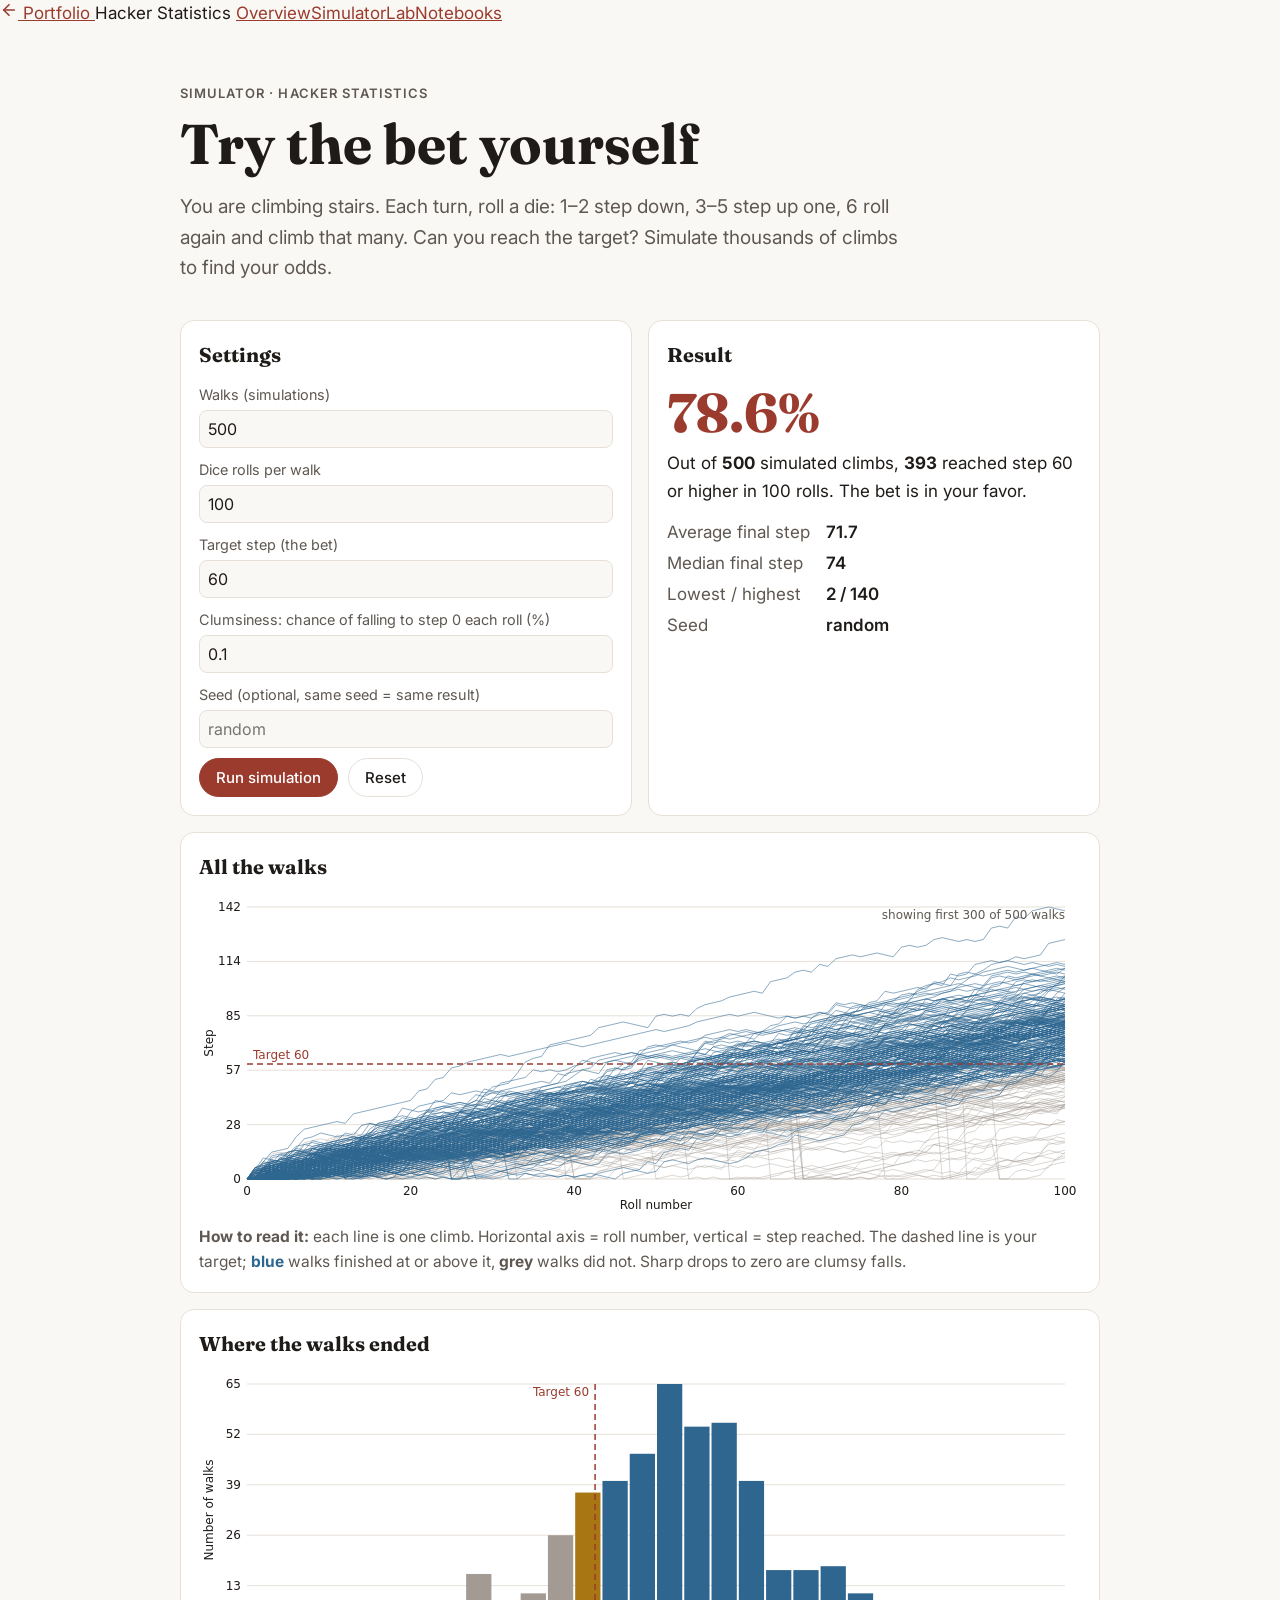
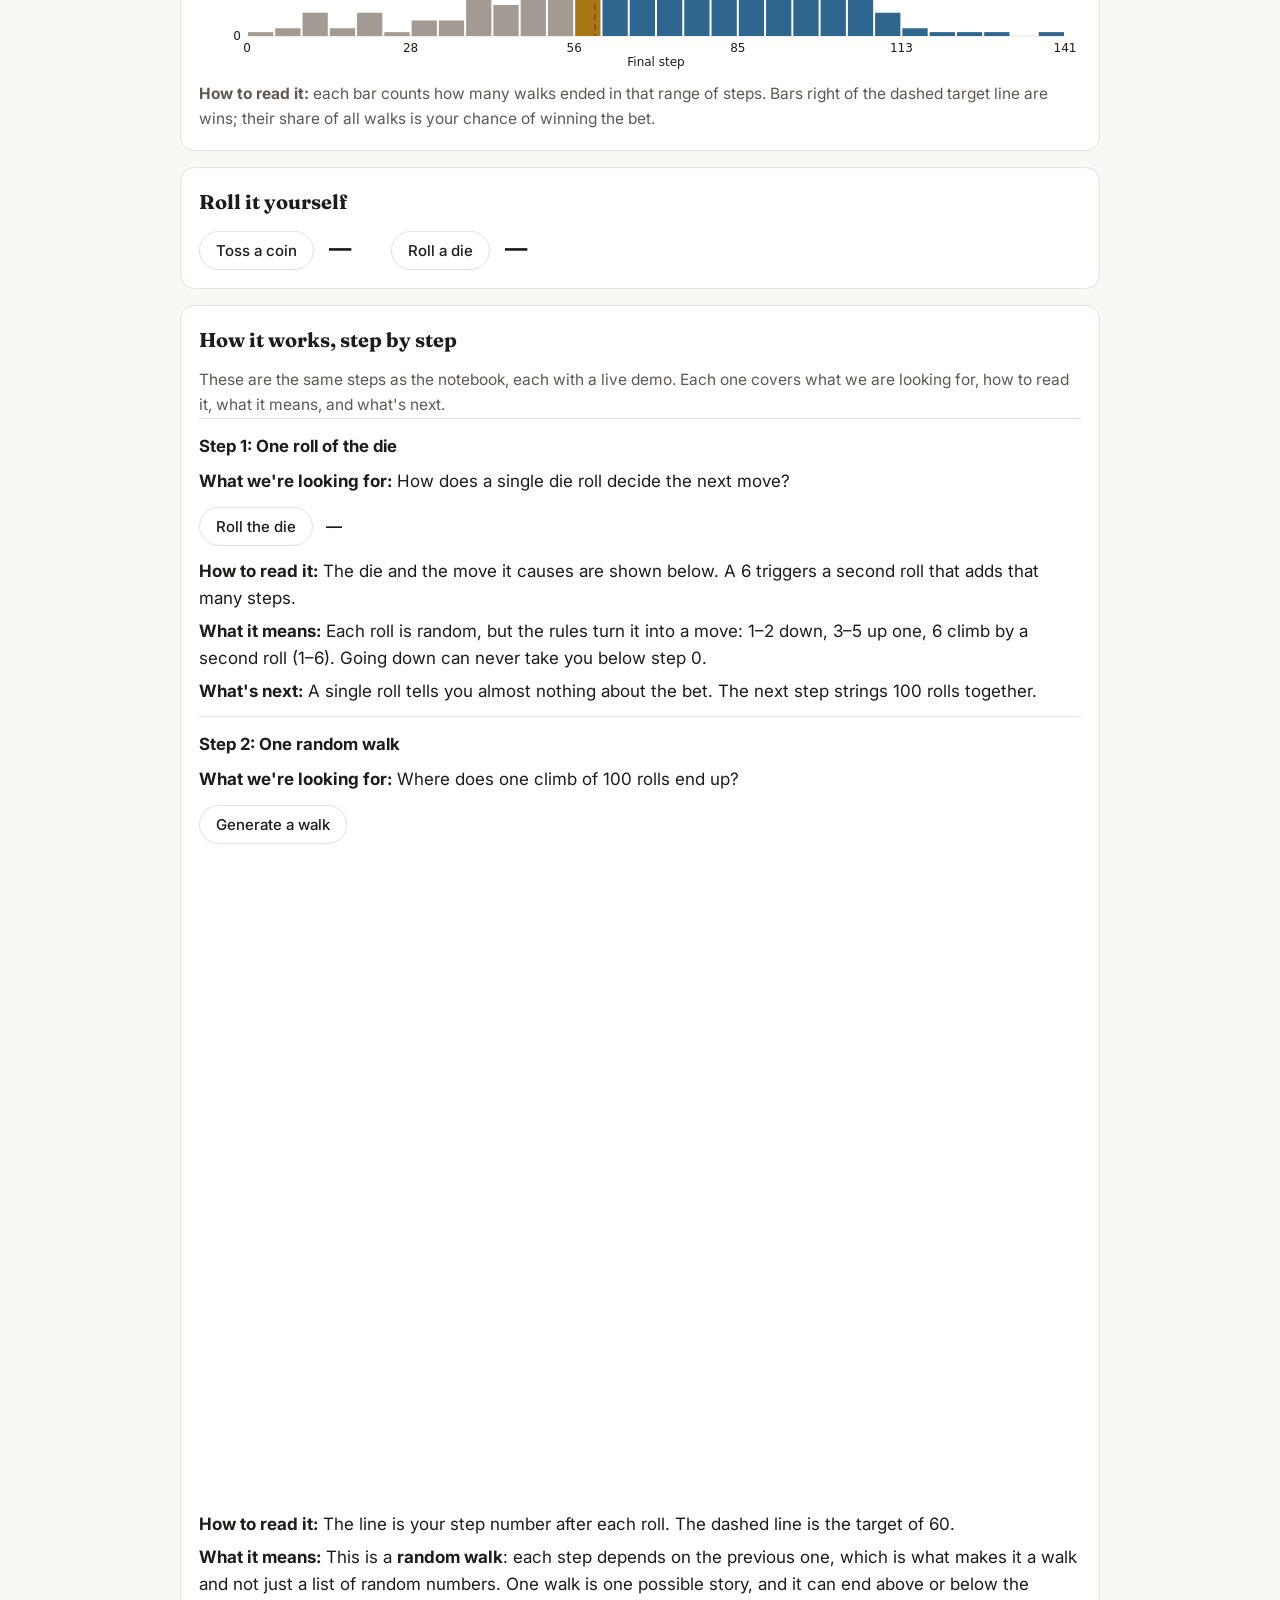
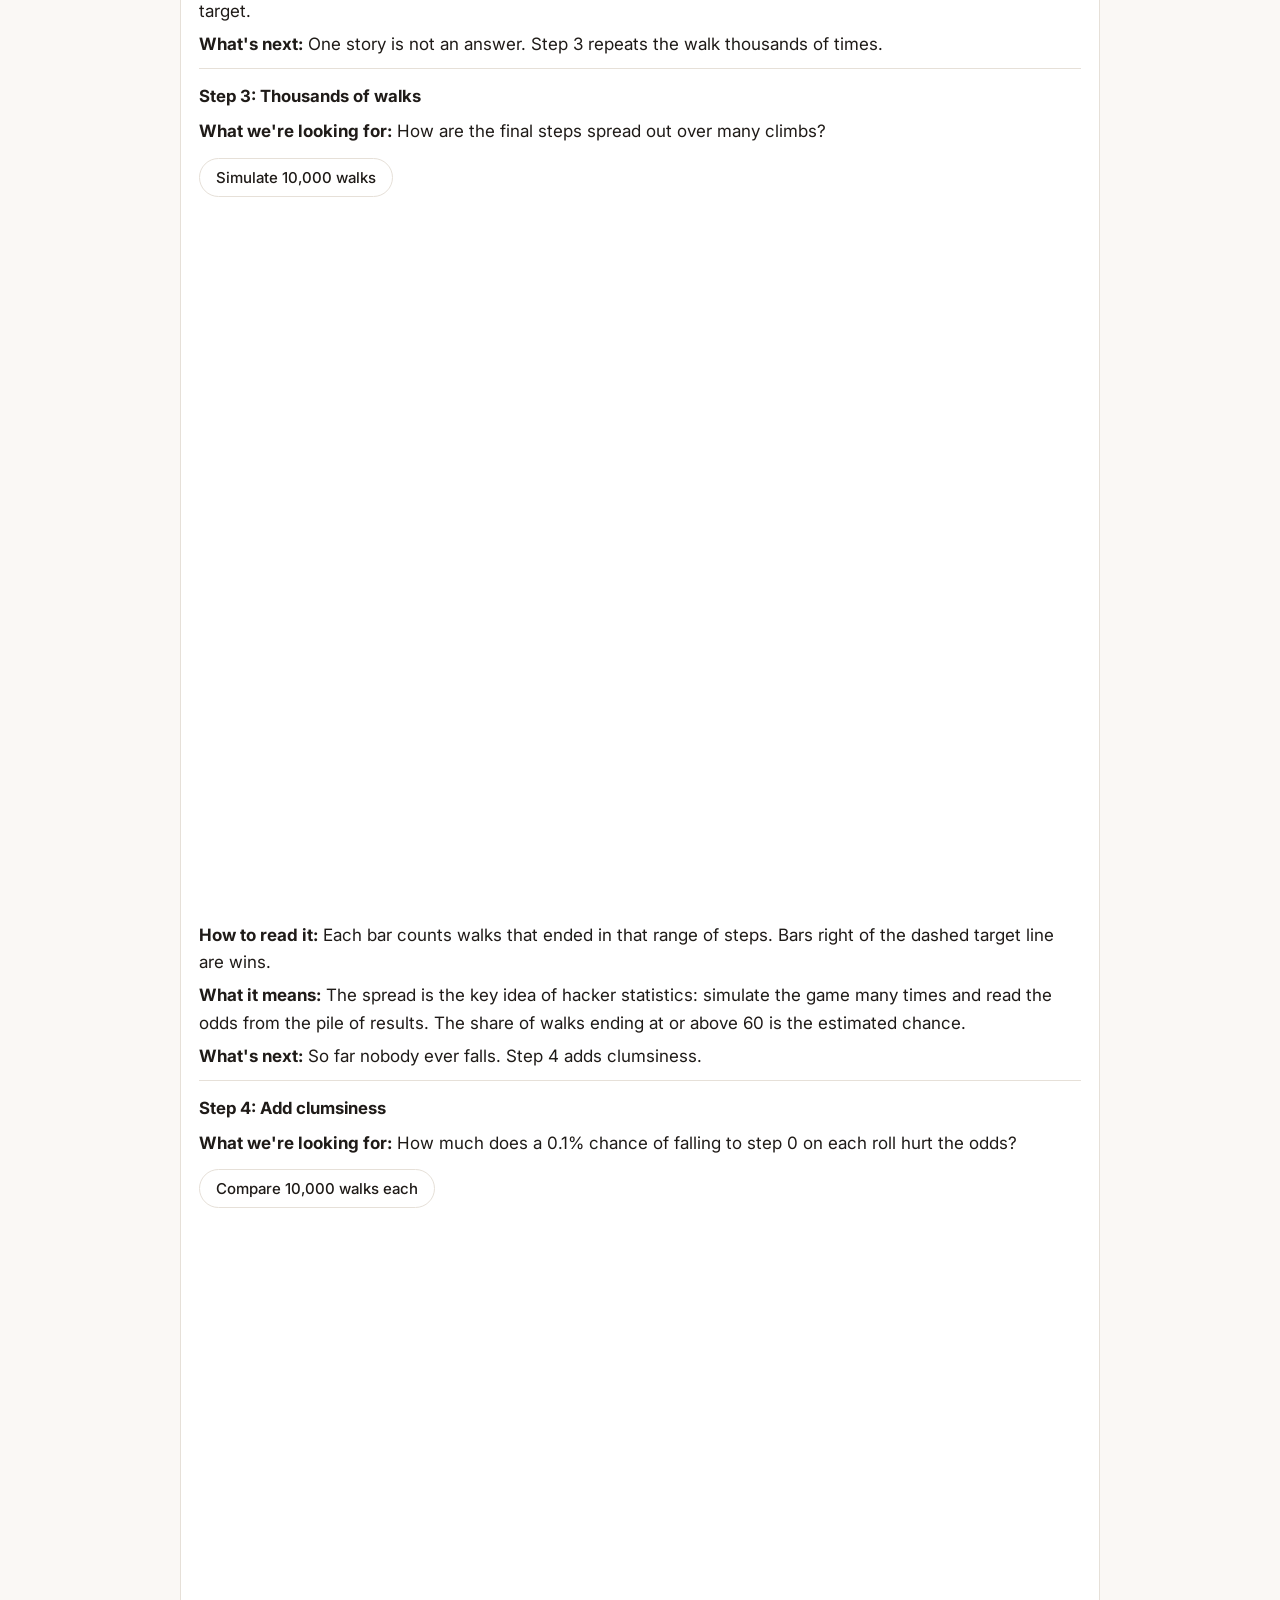
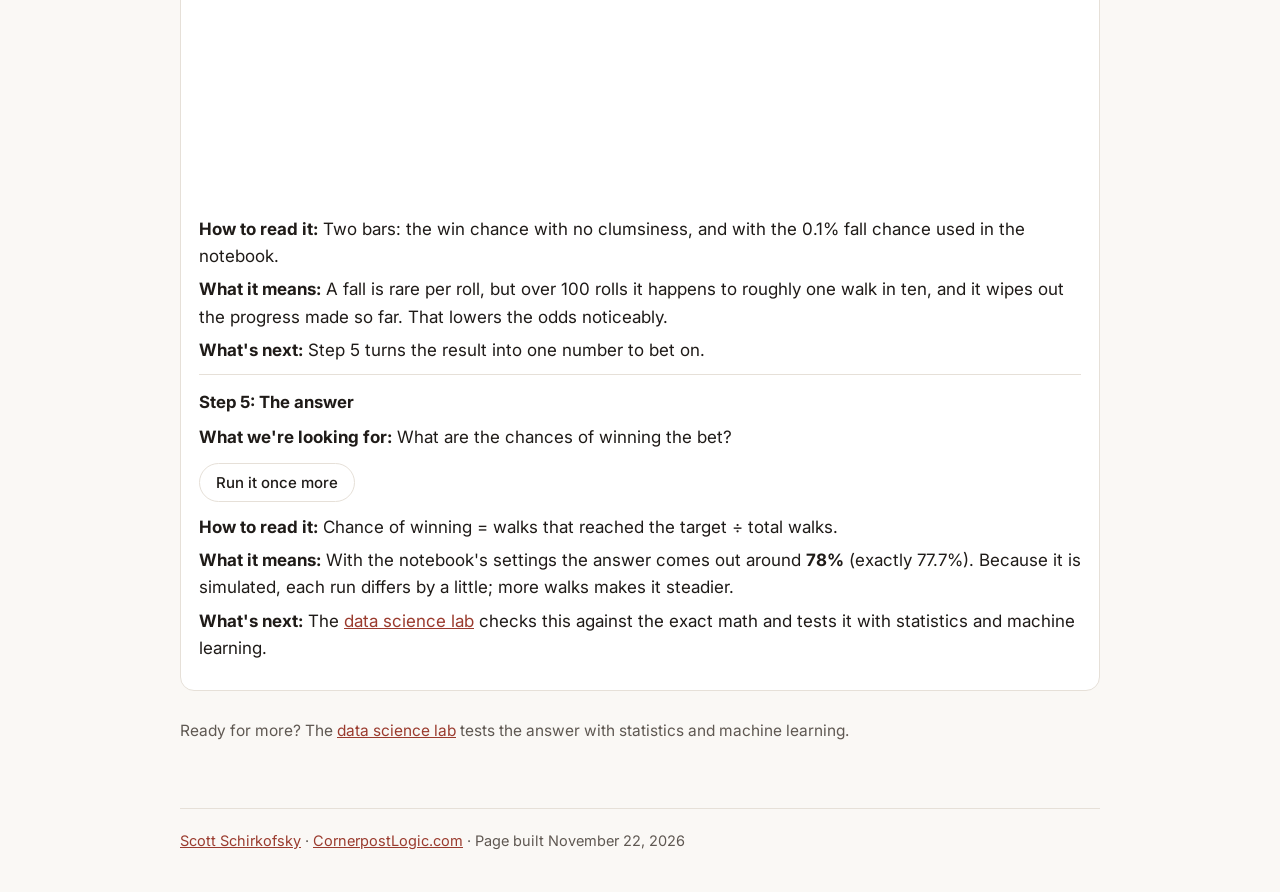
==== docs/explore.html @ bf530db3 "Restyle site to match portfolio, add data science lab, presentation, Python code and tests" ====
<!doctype html>
<html lang="en">
<head>
<meta charset="utf-8">
<meta name="viewport" content="width=device-width, initial-scale=1">
<meta name="robots" content="noindex, nofollow">
<title>Simulator: Hacker Statistics</title>
<meta name="description" content="Change the rules of the dice-climb bet and simulate it.">
<link rel="preconnect" href="https://fonts.googleapis.com">
<link rel="preconnect" href="https://fonts.gstatic.com" crossorigin>
<link href="https://fonts.googleapis.com/css2?family=Fraunces:opsz,wght@9..144,600;9..144,700&family=Inter:wght@400;500;600&display=swap" rel="stylesheet">
<link rel="stylesheet" href="site.css">
<!-- Shared back-to-portfolio bar: the portfolio owns backbar.css; full URLs so it also works on github.io -->
<link rel="stylesheet" href="https://schirko.com/scott/backbar.css">
<link rel="icon" href="https://schirko.com/scott/favicon.ico" sizes="32x32">
<link rel="icon" type="image/png" sizes="16x16" href="https://schirko.com/scott/favicon-16.png">
<link rel="icon" type="image/png" sizes="32x32" href="https://schirko.com/scott/favicon-32.png">
<link rel="apple-touch-icon" href="https://schirko.com/scott/apple-touch-icon.png">
</head>
<body>
<div class="sx-backbar">
  <a class="sx-back" href="https://schirko.com/scott/">
    <svg aria-hidden="true" width="18" height="18" viewBox="0 0 24 24" fill="none" stroke="currentColor" stroke-width="2.2" stroke-linecap="round" stroke-linejoin="round"><path d="M19 12H5"/><path d="m12 19-7-7 7-7"/></svg>
    Portfolio
  </a>
  <span class="sx-crumb">Hacker Statistics</span>
  <span class="sx-links"><a href="index.html">Overview</a><a href="explore.html">Simulator</a><a href="lab.html">Lab</a><a href="notebooks/01_hacker_statistics.html">Notebooks</a></span>
</div>
<div class="wrap">

<header>
  <div class="kicker">Simulator &middot; Hacker statistics</div>
  <h1>Try the bet yourself</h1>
  <p class="lede">You are climbing stairs. Each turn, roll a die: 1&ndash;2 step down, 3&ndash;5 step up one, 6 roll again and climb that many.
  Can you reach the target? Simulate thousands of climbs to find your odds.</p>
</header>

<div class="grid2">
  <section class="panel">
    <h2>Settings</h2>
    <label>Walks (simulations) <input id="walks" type="number" min="1" max="20000" value="500"></label>
    <label>Dice rolls per walk <input id="steps" type="number" min="1" max="1000" value="100"></label>
    <label>Target step (the bet) <input id="target" type="number" min="1" max="5000" value="60"></label>
    <label>Clumsiness: chance of falling to step 0 each roll (%) <input id="clumsy" type="number" min="0" max="100" step="0.1" value="0.1"></label>
    <label>Seed (optional, same seed = same result) <input id="seed" type="number" placeholder="random" min="0"></label>
    <div class="btns"><button id="run" class="btn primary">Run simulation</button><button id="reset" class="btn secondary">Reset</button></div>
  </section>
  <section class="panel" aria-live="polite">
    <h2>Result</h2>
    <div id="big" class="big">&mdash;</div>
    <p id="plain" class="plain">Press <b>Run simulation</b> to see your odds.</p>
    <dl id="stats" class="stats"></dl>
  </section>
</div>

<section class="panel">
  <h2>All the walks</h2>
  <canvas id="walkChart" height="320"></canvas>
  <p class="how"><b>How to read it:</b> each line is one climb. Horizontal axis = roll number, vertical = step reached. The dashed line is your target; <span class="gw">blue</span> walks finished at or above it, <span class="gl">grey</span> walks did not. Sharp drops to zero are clumsy falls.</p>
</section>
<section class="panel">
  <h2>Where the walks ended</h2>
  <canvas id="histChart" height="300"></canvas>
  <p class="how"><b>How to read it:</b> each bar counts how many walks ended in that range of steps. Bars right of the dashed target line are wins; their share of all walks is your chance of winning the bet.</p>
</section>
<section class="panel">
  <h2>Roll it yourself</h2>
  <div class="play">
    <div><button id="coin" class="btn secondary">Toss a coin</button> <span id="coinOut" class="out">&mdash;</span></div>
    <div><button id="die" class="btn secondary">Roll a die</button> <span id="dieOut" class="out">&mdash;</span></div>
  </div>
</section>

<section class="panel" id="how">
    <h2>How it works, step by step</h2>
    <p class="how">These are the same steps as the notebook, each with a live demo. Each one covers what we are looking for, how to read it, what it means, and what's next.</p>
    <div class="step" id="step1">
      <h3>Step 1: One roll of the die</h3>
      <p><b>What we're looking for:</b> How does a single die roll decide the next move?</p>
      <button id="s1btn" class="btn">Roll the die</button> <span id="s1out" class="out">&mdash;</span><p id="s1txt" class="plain"></p>
      <p><b>How to read it:</b> The die and the move it causes are shown below. A 6 triggers a second roll that adds that many steps.</p>
      <p><b>What it means:</b> Each roll is random, but the rules turn it into a move: 1&ndash;2 down, 3&ndash;5 up one, 6 climb by a second roll (1&ndash;6). Going down can never take you below step 0.</p>
      <p><b>What's next:</b> A single roll tells you almost nothing about the bet. The next step strings 100 rolls together.</p>
    </div>
    <div class="step" id="step2">
      <h3>Step 2: One random walk</h3>
      <p><b>What we're looking for:</b> Where does one climb of 100 rolls end up?</p>
      <button id="s2btn" class="btn">Generate a walk</button> <span id="s2out" class="out"></span><canvas id="s2c" height="220"></canvas>
      <p><b>How to read it:</b> The line is your step number after each roll. The dashed line is the target of 60.</p>
      <p><b>What it means:</b> This is a <b>random walk</b>: each step depends on the previous one, which is what makes it a walk and not just a list of random numbers. One walk is one possible story, and it can end above or below the target.</p>
      <p><b>What's next:</b> One story is not an answer. Step 3 repeats the walk thousands of times.</p>
    </div>
    <div class="step" id="step3">
      <h3>Step 3: Thousands of walks</h3>
      <p><b>What we're looking for:</b> How are the final steps spread out over many climbs?</p>
      <button id="s3btn" class="btn">Simulate 10,000 walks</button> <span id="s3out" class="out"></span><canvas id="s3c" height="240"></canvas>
      <p><b>How to read it:</b> Each bar counts walks that ended in that range of steps. Bars right of the dashed target line are wins.</p>
      <p><b>What it means:</b> The spread is the key idea of hacker statistics: simulate the game many times and read the odds from the pile of results. The share of walks ending at or above 60 is the estimated chance.</p>
      <p><b>What's next:</b> So far nobody ever falls. Step 4 adds clumsiness.</p>
    </div>
    <div class="step" id="step4">
      <h3>Step 4: Add clumsiness</h3>
      <p><b>What we're looking for:</b> How much does a 0.1% chance of falling to step 0 on each roll hurt the odds?</p>
      <button id="s4btn" class="btn">Compare 10,000 walks each</button> <span id="s4out" class="out"></span><canvas id="s4c" height="200"></canvas>
      <p><b>How to read it:</b> Two bars: the win chance with no clumsiness, and with the 0.1% fall chance used in the notebook.</p>
      <p><b>What it means:</b> A fall is rare per roll, but over 100 rolls it happens to roughly one walk in ten, and it wipes out the progress made so far. That lowers the odds noticeably.</p>
      <p><b>What's next:</b> Step 5 turns the result into one number to bet on.</p>
    </div>
    <div class="step" id="step5">
      <h3>Step 5: The answer</h3>
      <p><b>What we're looking for:</b> What are the chances of winning the bet?</p>
      <button id="s5btn" class="btn">Run it once more</button> <span id="s5out" class="out"></span>
      <p><b>How to read it:</b> Chance of winning = walks that reached the target &divide; total walks.</p>
      <p><b>What it means:</b> With the notebook's settings the answer comes out around <b>78%</b> (exactly 77.7%). Because it is simulated, each run differs by a little; more walks makes it steadier.</p>
      <p><b>What's next:</b> The <a href="lab.html">data science lab</a> checks this against the exact math and tests it with statistics and machine learning.</p>
    </div>
  </section>

<p class="note" style="margin-top:28px">Ready for more? The <a href="lab.html">data science lab</a> tests the answer with statistics and machine learning.</p>

<footer>
  <a href="https://schirko.com/scott/">Scott Schirkofsky</a> &middot; <a href="https://cornerpostlogic.com">CornerpostLogic.com</a> &middot; Page built November 22, 2026
</footer>
</div>
<script src="theme.js"></script>
<script src="sim.js"></script>
<script src="app.js"></script>
<script src="explainer.js"></script>
</body>
</html>
---- docs/site.css ----
/* Look and feel borrowed from the meat-prices project (same palette, fonts, cards, buttons). */
:root {
  --bg: #faf8f5; --surface: #ffffff; --ink: #1f1b18; --muted: #5f5852; --line: #e6e0d8;
  --accent: #9A3B2E; --win: #2F6690; --lose: #a39b93; --gold: #A87613;
}
@media (prefers-color-scheme: dark) {
  :root { --bg: #171412; --surface: #211d1a; --ink: #f1ece6; --muted: #b3aaa1; --line: #3a332e;
    --accent: #e0796a; --win: #7fb2db; --lose: #6f665e; --gold: #e2b45a; }
}
* { box-sizing: border-box; }
body { margin: 0; background: var(--bg); color: var(--ink); font: 17px/1.6 Inter, system-ui, sans-serif; }
a { color: var(--accent); }
.wrap { max-width: 960px; margin: 0 auto; padding: 0 20px; }
header { padding: 56px 0 28px; }
.kicker { font-size: 13px; letter-spacing: .08em; text-transform: uppercase; color: var(--muted); font-weight: 600; }
h1 { font-family: Fraunces, Georgia, serif; font-size: clamp(34px, 6vw, 56px); line-height: 1.08; margin: 10px 0 18px; }
h2 { font-family: Fraunces, Georgia, serif; font-size: 28px; margin: 56px 0 12px; }
h3 { font-size: 1.05rem; margin: 0 0 8px; }
.lede { font-size: 19px; color: var(--muted); max-width: 720px; margin: 0; }
.links { display: flex; flex-wrap: wrap; gap: 10px; margin-top: 24px; }
.btn { display: inline-block; padding: 9px 16px; border-radius: 999px; border: 1px solid var(--line); background: var(--surface);
       color: var(--ink); text-decoration: none; font: 500 15px Inter, system-ui, sans-serif; cursor: pointer; }
.btn.primary { background: var(--accent); border-color: var(--accent); color: #fff; }
.btn.secondary { background: var(--surface); color: var(--ink); }
.btn:hover { filter: brightness(.96); }
.byline { margin: 14px 0 0; color: var(--muted); font-size: 15px; }
.note, .how { color: var(--muted); font-size: 15.5px; }
.how { margin: 10px 0 0; }
.stats { display: grid; grid-template-columns: repeat(auto-fit, minmax(200px, 1fr)); gap: 14px; margin: 32px 0 8px; }
.stat { background: var(--surface); border: 1px solid var(--line); border-radius: 14px; padding: 18px 18px 16px; }
.stat .v { font-family: Fraunces, Georgia, serif; font-size: 40px; font-weight: 700; line-height: 1; }
.stat .l { color: var(--muted); font-size: 14.5px; margin-top: 8px; line-height: 1.4; }
.c-win { color: var(--win); } .c-acc { color: var(--accent); } .c-gold { color: var(--gold); }
figure { margin: 24px 0; background: #fff; border: 1px solid var(--line); border-radius: 14px; padding: 12px; }
figure img { width: 100%; height: auto; display: block; }
figcaption { color: #5f5852; font-size: 14px; padding: 8px 6px 2px; }
.verdict { background: var(--surface); border: 1px solid var(--line); border-left: 5px solid var(--accent); border-radius: 12px; padding: 6px 22px; font-size: 18px; }
.findings { padding-left: 0; list-style: none; margin: 0; }
.findings li { background: var(--surface); border: 1px solid var(--line); border-left: 4px solid var(--accent); border-radius: 10px; padding: 14px 18px; margin: 12px 0; }
.findings b { display: block; margin-bottom: 2px; }
.steps { counter-reset: s; list-style: none; padding: 0; }
.steps li { counter-increment: s; position: relative; padding: 0 0 14px 44px; }
.steps li::before { content: counter(s); position: absolute; left: 0; top: 0; width: 30px; height: 30px; border-radius: 50%; background: var(--accent);
                    color: #fff; font-weight: 600; font-size: 14px; display: grid; place-items: center; }
.nbs { list-style: none; padding: 0; margin: 0; display: grid; gap: 10px; }
.nbs li { background: var(--surface); border: 1px solid var(--line); border-radius: 10px; padding: 12px 16px; }
.nbs a { text-decoration: none; color: var(--ink); font-weight: 600; display: flex; gap: 12px; align-items: baseline; }
.nbs a:hover .nbtitle { color: var(--accent); text-decoration: underline; }
.nbs .num { font-family: Fraunces, Georgia, serif; color: var(--accent); min-width: 24px; }
.nbs .blurb { display: block; color: var(--muted); font-size: 15px; margin-left: 36px; }
.deck { display: grid; grid-template-columns: minmax(0, 340px) 1fr; gap: 24px; align-items: start; background: var(--surface); border: 1px solid var(--line); border-radius: 14px; padding: 20px; }
.deck-thumb { position: relative; display: block; border-radius: 10px; overflow: hidden; border: 1px solid var(--line); }
.deck-thumb img { width: 100%; height: auto; display: block; }
.deck-thumb span { position: absolute; right: 8px; bottom: 8px; background: rgba(0,0,0,.65); color: #fff; font-size: 12.5px; padding: 2px 9px; border-radius: 999px; }
.dls { display: grid; grid-template-columns: repeat(auto-fit, minmax(190px, 1fr)); gap: 10px; margin-top: 16px; }
.dl { display: flex; gap: 12px; align-items: center; padding: 10px 12px; border: 1px solid var(--line); border-radius: 10px; text-decoration: none; color: var(--ink); background: var(--bg); }
.dl:hover { border-color: var(--accent); }
.dl .ext { flex: none; width: 46px; height: 46px; border-radius: 8px; display: grid; place-items: center; background: var(--accent); color: #fff; font-size: 12px; font-weight: 700; letter-spacing: .04em; }
.dl b { display: block; font-size: 15px; } .dl small { display: block; color: var(--muted); font-size: 13px; line-height: 1.35; }
footer { margin: 64px 0 40px; padding-top: 20px; border-top: 1px solid var(--line); color: var(--muted); font-size: 14.5px; }

/* interactive pieces */
.grid2 { display: grid; grid-template-columns: 1fr 1fr; gap: 16px; margin-top: 8px; }
.panel { background: var(--surface); border: 1px solid var(--line); border-radius: 14px; padding: 18px; margin-top: 16px; }
.grid2 .panel { margin-top: 0; }
.panel h2 { font-size: 20px; margin: 0 0 12px; }
label { display: block; font-size: .9rem; color: var(--muted); margin-bottom: 10px; }
label.inline { display: flex; align-items: center; gap: 10px; }
label.inline input, label.inline select { width: 110px; margin: 0; }
input, select { display: block; width: 100%; margin-top: 4px; padding: 8px; border: 1px solid var(--line); border-radius: 8px; font: 1rem Inter, system-ui, sans-serif; background: var(--bg); color: var(--ink); }
.btns { display: flex; gap: 10px; margin-top: 6px; }
.big { font-family: Fraunces, Georgia, serif; font-size: 3.4rem; font-weight: 700; color: var(--accent); line-height: 1.1; }
.plain { margin: 8px 0 14px; }
.stats dl, dl.stats, .kv { display: grid; grid-template-columns: auto 1fr; gap: 4px 16px; margin: 10px 0; }
dl.stats dt, .kv dt { color: var(--muted); } dl.stats dd, .kv dd { margin: 0; font-weight: 600; }
canvas { width: 100%; display: block; margin-top: 8px; }
.gw { color: var(--win); font-weight: 700; } .gl { color: var(--muted); font-weight: 700; }
.play { display: flex; gap: 40px; flex-wrap: wrap; } .out { font-size: 1rem; }
.play .out { font-size: 1.4rem; font-weight: 700; margin-left: 10px; }
.step { border-top: 1px solid var(--line); padding: 14px 0 4px; } .step p { margin: 6px 0; } .step button { margin: 6px 0; }
.step .out { font-weight: 600; margin-left: 8px; }
.lab-card { background: var(--surface); border: 1px solid var(--line); border-radius: 14px; padding: 18px 20px; margin: 16px 0; }
.lab-card h3 { font: 700 1.3rem Fraunces, Georgia, serif; margin: 0 0 8px; }
.lab-card p { margin: 8px 0; }
.lab-card .out { margin: 12px 0 4px; font-weight: 400; }
.tags { display: flex; flex-wrap: wrap; gap: 6px; margin-bottom: 8px; }
.tag { font-size: 12px; letter-spacing: .03em; padding: 2px 10px; border-radius: 999px; border: 1px solid var(--line); color: var(--muted); background: var(--bg); }
.tbl { border-collapse: collapse; width: 100%; font-size: 15px; margin: 8px 0; }
.tbl th, .tbl td { border: 1px solid var(--line); padding: 6px 10px; text-align: left; }
.tbl thead th { background: var(--bg); } .tbl.heat td { text-align: center; font-weight: 600; } .tbl.heat th { white-space: nowrap; }
.hover { color: var(--muted); font-size: 14.5px; min-height: 1.5em; margin: 4px 0 !important; }
.sticky-set { position: sticky; top: 0; z-index: 5; }
@media (max-width: 700px) { .deck { grid-template-columns: 1fr; } .grid2 { grid-template-columns: 1fr; } }
@media (max-width: 560px) { body { font-size: 16px; } .stat .v { font-size: 34px; } .nbs .blurb { margin-left: 0; } }
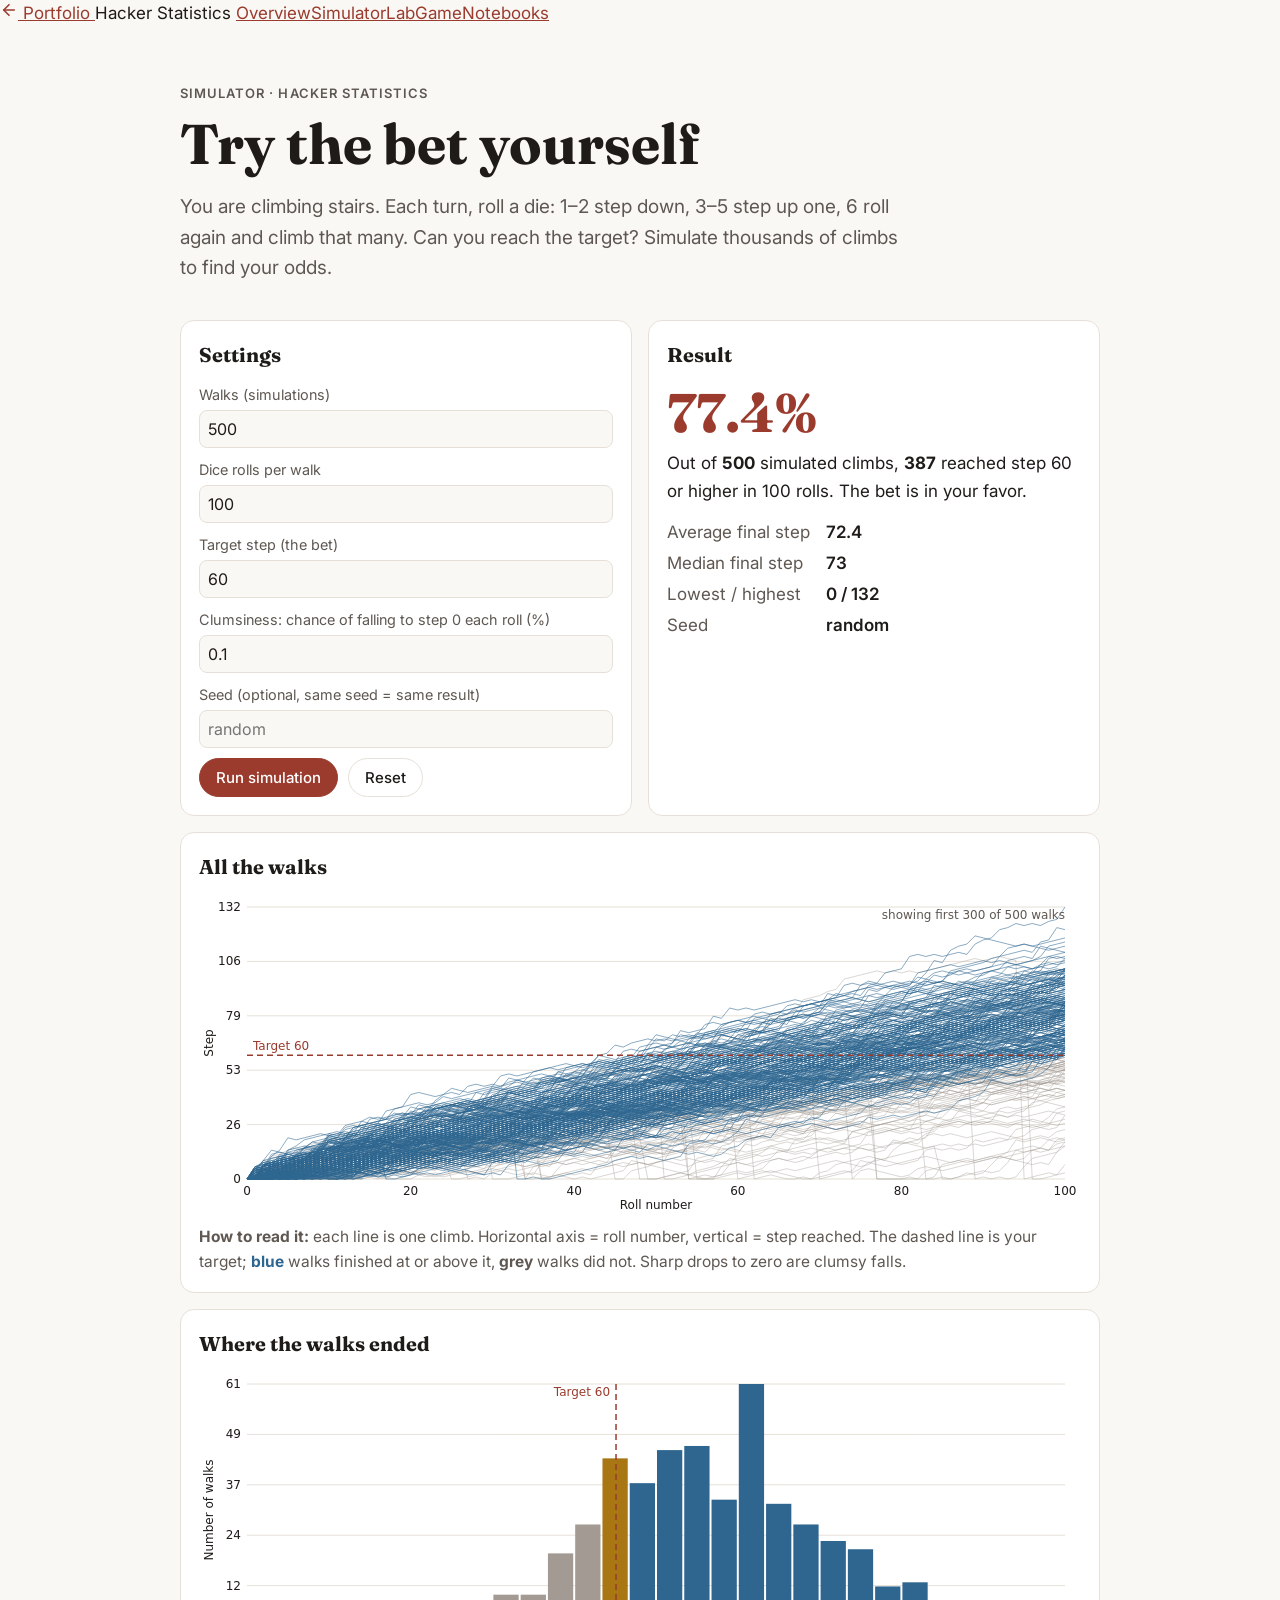
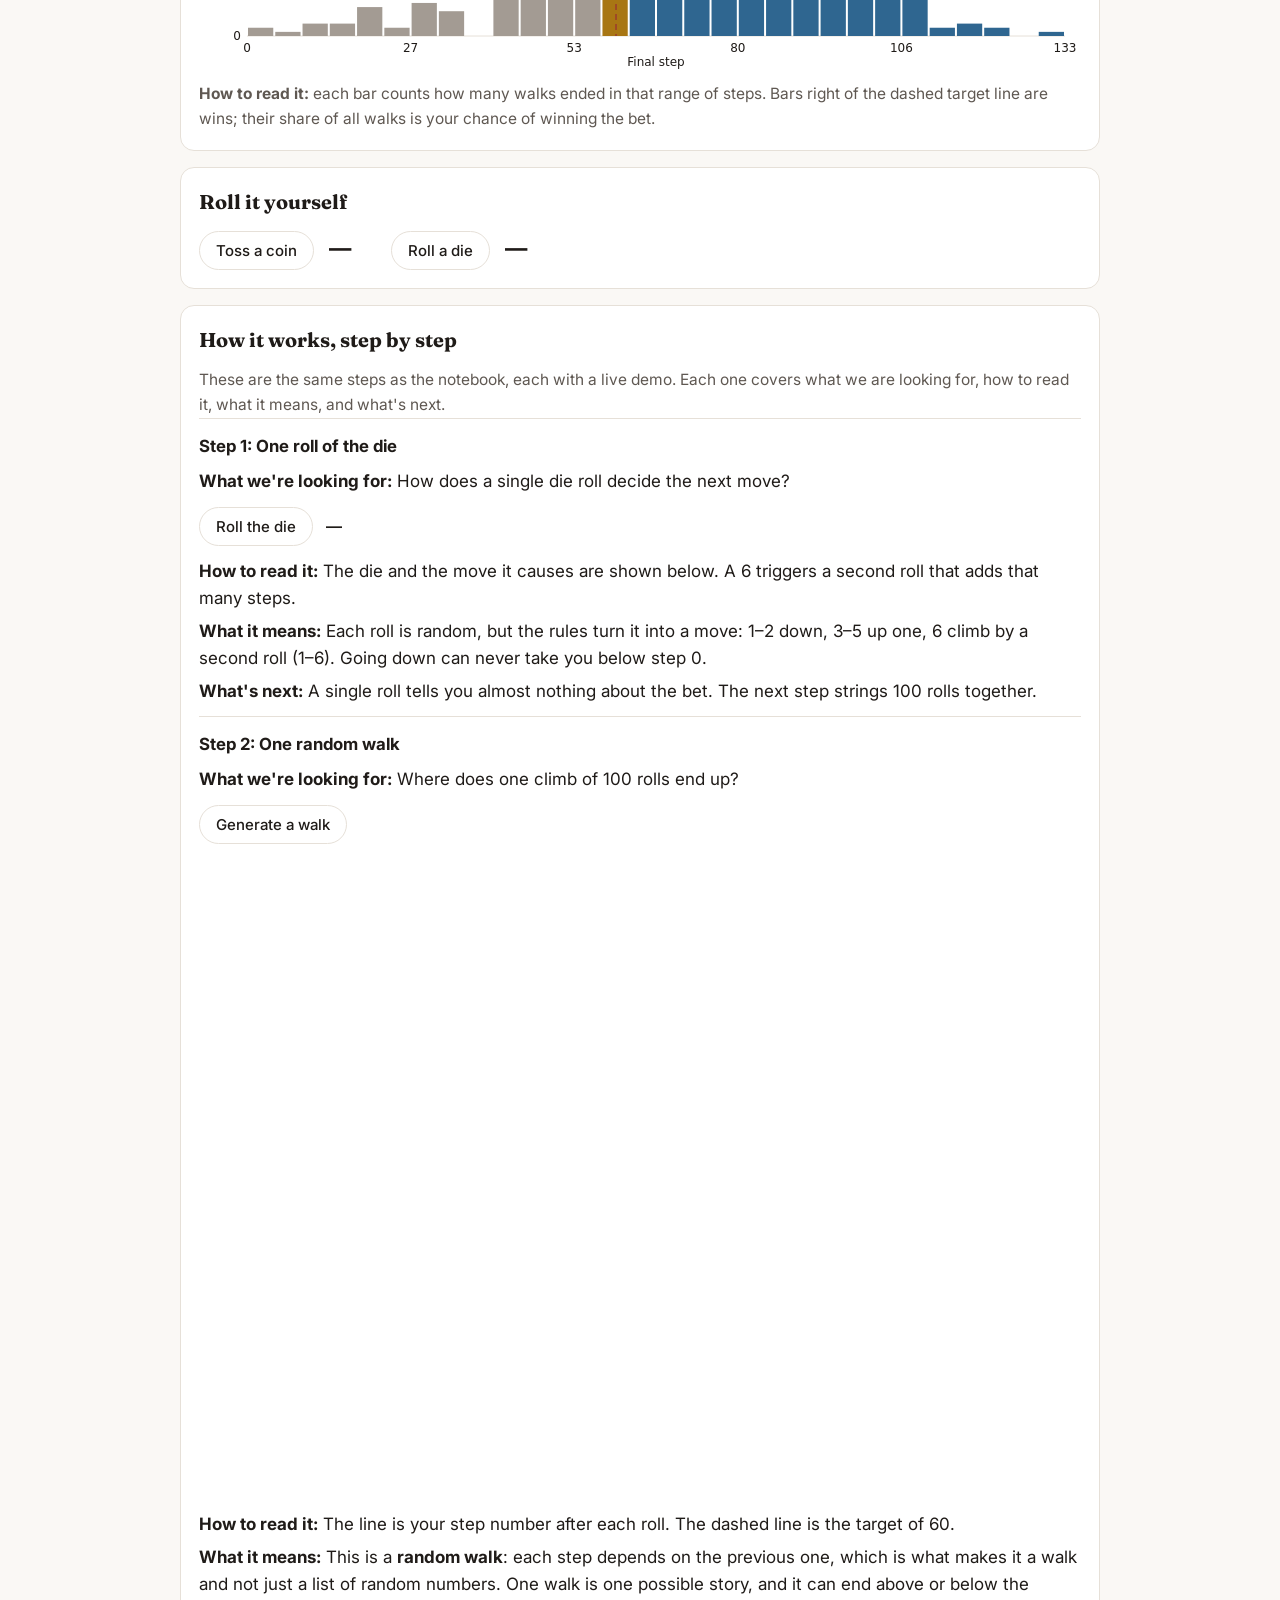
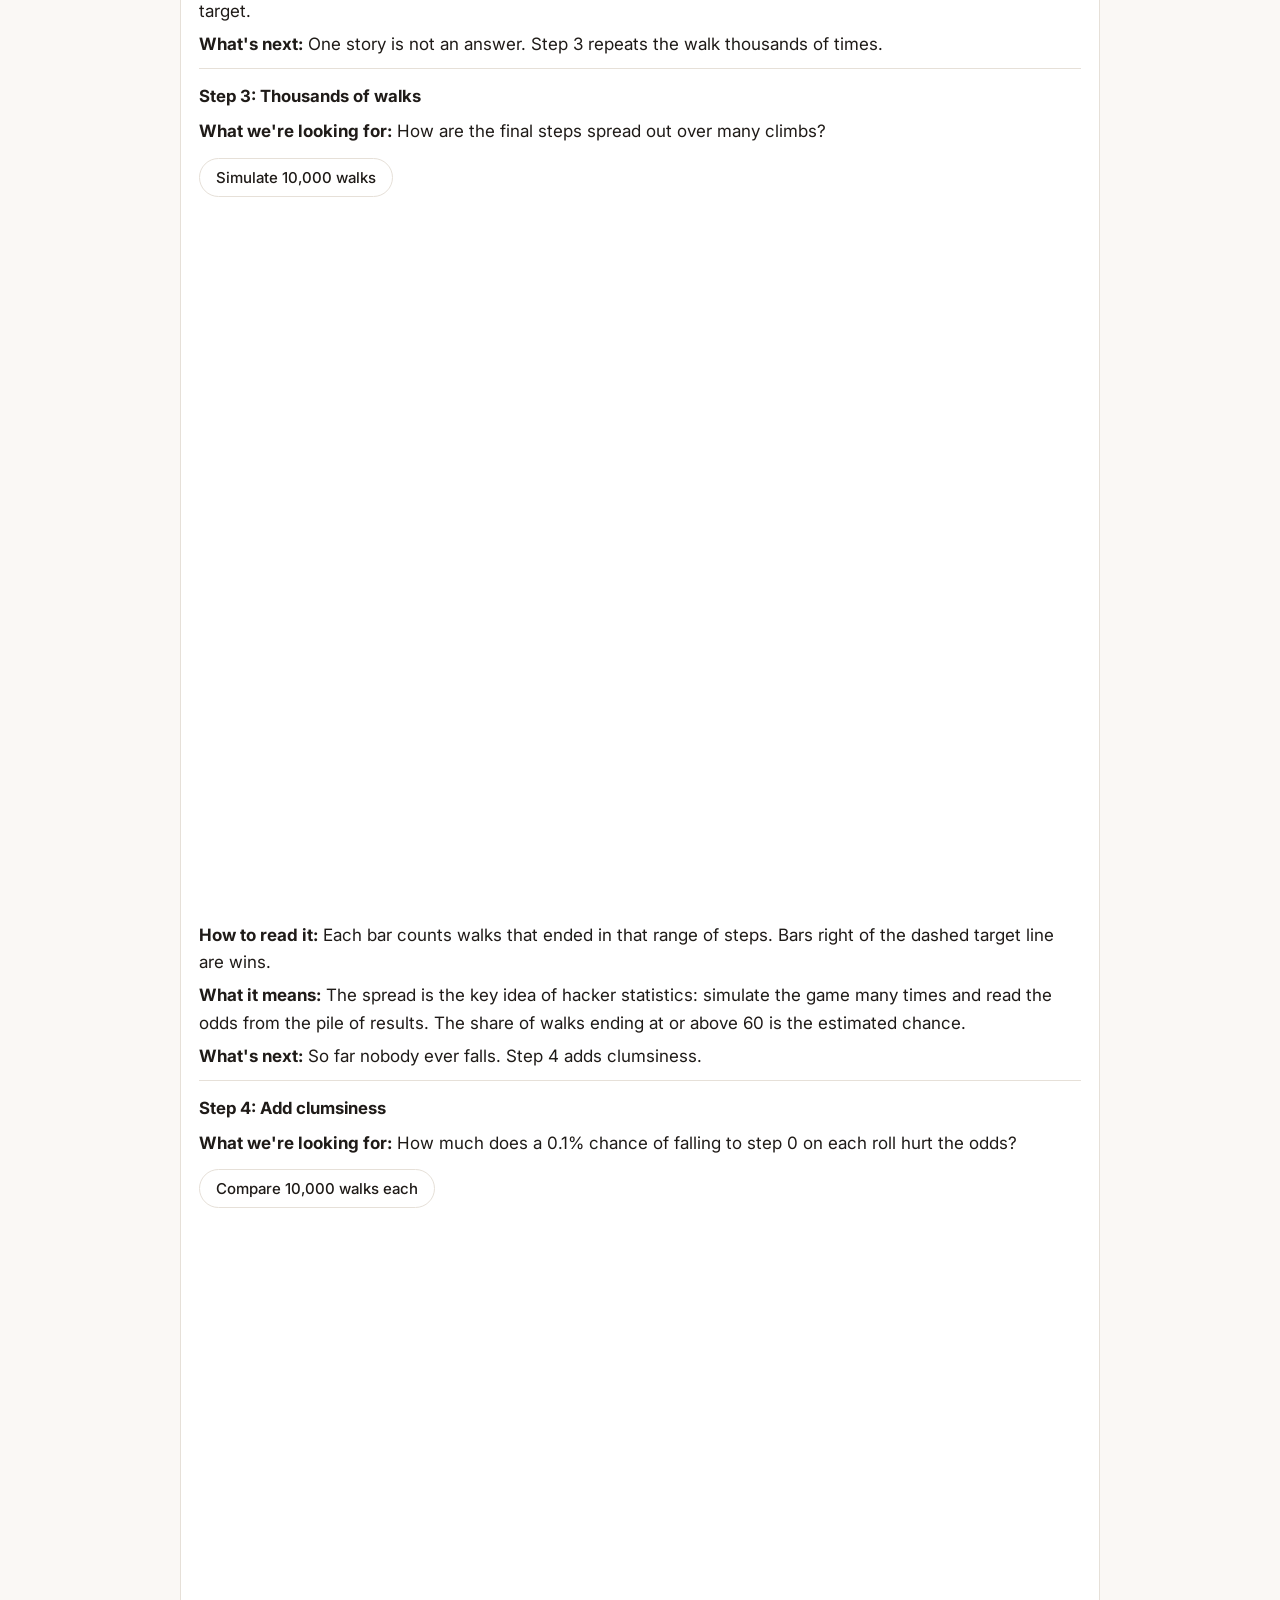
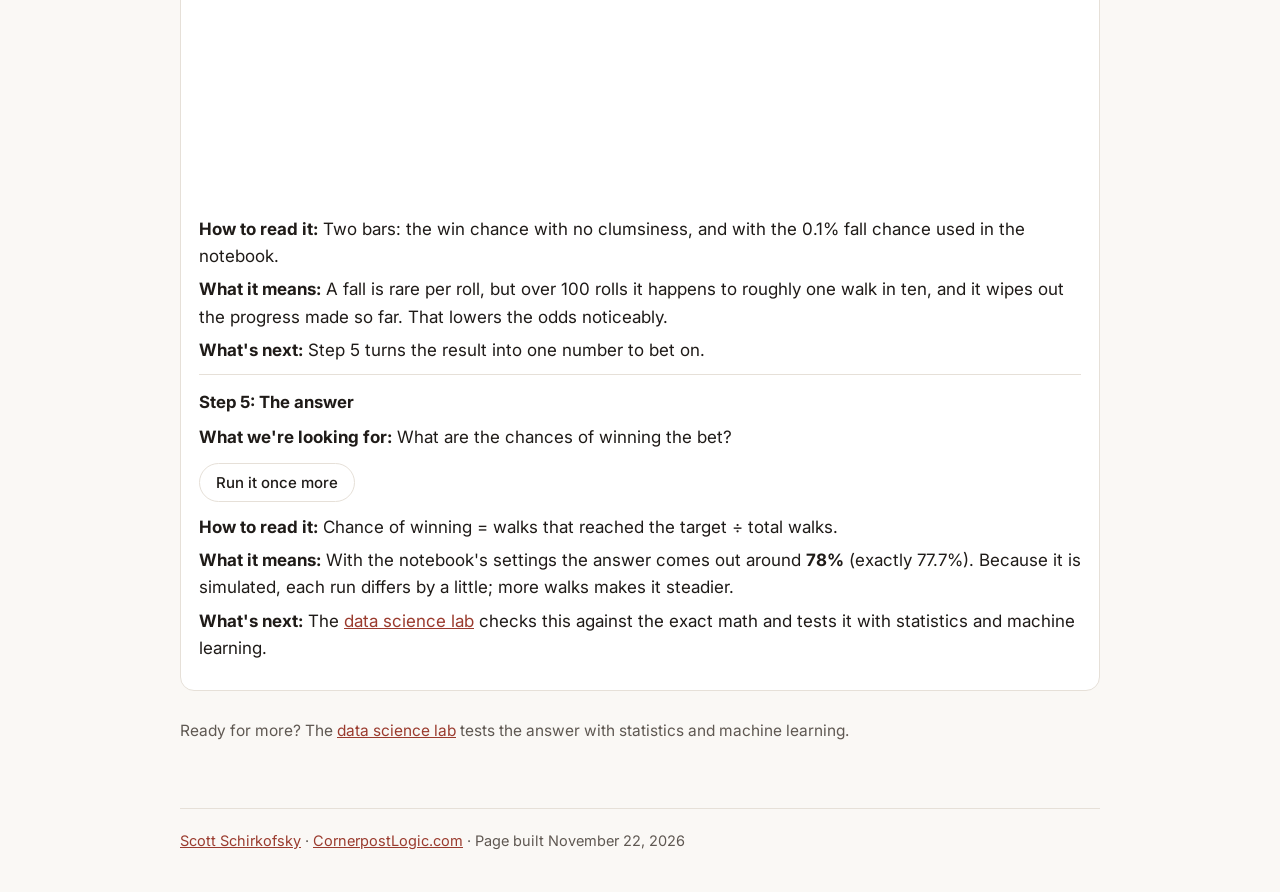
==== commit e4d8dfaa: "Clarify that a 1 or 2 steps down one" ====
--- a/docs/explore.html
+++ b/docs/explore.html
@@ -24,7 +24,7 @@
     Portfolio
   </a>
   <span class="sx-crumb">Hacker Statistics</span>
-  <span class="sx-links"><a href="index.html">Overview</a><a href="explore.html">Simulator</a><a href="lab.html">Lab</a><a href="notebooks/01_hacker_statistics.html">Notebooks</a></span>
+  <span class="sx-links"><a href="index.html">Overview</a><a href="explore.html">Simulator</a><a href="lab.html">Lab</a><a href="game.html">Game</a><a href="notebooks/01_hacker_statistics.html">Notebooks</a></span>
 </div>
 <div class="wrap">
 
